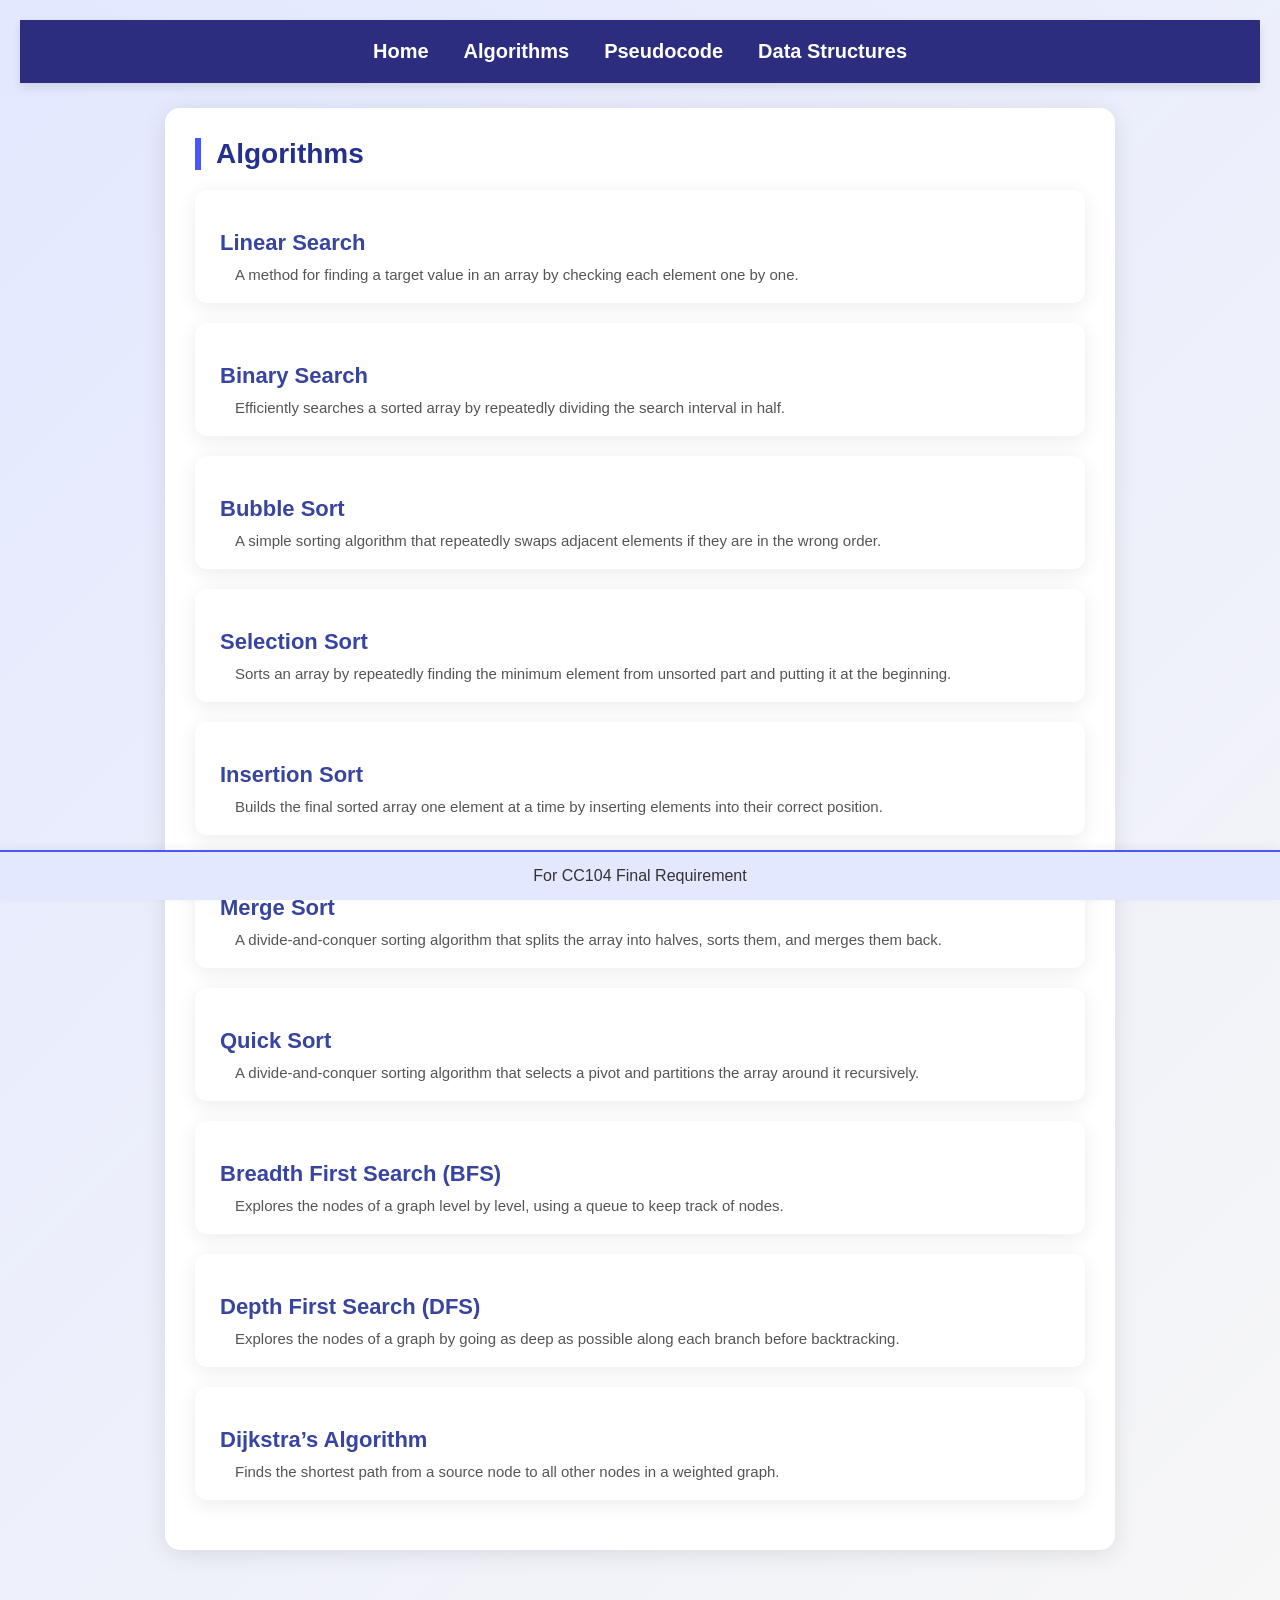
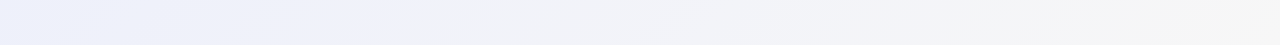
==== algorithms.html @ 8936e89b "Add files via upload" ====
<!DOCTYPE html>
<html lang="en">
<head>
    <meta charset="UTF-8">
    <title>Algorithms</title>
    <link rel="stylesheet" href="style.css">
</head>
<body>

<nav class="navbar">
    <ul>
        <li><a href="index.html">Home</a></li>
        <li><a href="algorithms.html">Algorithms</a></li>
        <li><a href="pseudocode.html">Pseudocode</a></li>
        <li><a href="datastructures.html">Data Structures</a></li>
    </ul>
</nav>

<div class="section">
    <h2>Algorithms</h2>

    <div class="algorithm-card">
        <h3>Linear Search</h3>
        <div class="algorithm-definition">A method for finding a target value in an array by checking each element one by one.</div>
    </div>

    <div class="algorithm-card">
        <h3>Binary Search</h3>
        <div class="algorithm-definition">Efficiently searches a sorted array by repeatedly dividing the search interval in half.</div>
    </div>

    <div class="algorithm-card">
        <h3>Bubble Sort</h3>
        <div class="algorithm-definition">A simple sorting algorithm that repeatedly swaps adjacent elements if they are in the wrong order.</div>
    </div>

    <div class="algorithm-card">
        <h3>Selection Sort</h3>
        <div class="algorithm-definition">Sorts an array by repeatedly finding the minimum element from unsorted part and putting it at the beginning.</div>
    </div>

    <div class="algorithm-card">
        <h3>Insertion Sort</h3>
        <div class="algorithm-definition">Builds the final sorted array one element at a time by inserting elements into their correct position.</div>
    </div>

    <div class="algorithm-card">
        <h3>Merge Sort</h3>
        <div class="algorithm-definition">A divide-and-conquer sorting algorithm that splits the array into halves, sorts them, and merges them back.</div>
    </div>

    <div class="algorithm-card">
        <h3>Quick Sort</h3>
        <div class="algorithm-definition">A divide-and-conquer sorting algorithm that selects a pivot and partitions the array around it recursively.</div>
    </div>

    <div class="algorithm-card">
        <h3>Breadth First Search (BFS)</h3>
        <div class="algorithm-definition">Explores the nodes of a graph level by level, using a queue to keep track of nodes.</div>
    </div>

    <div class="algorithm-card">
        <h3>Depth First Search (DFS)</h3>
        <div class="algorithm-definition">Explores the nodes of a graph by going as deep as possible along each branch before backtracking.</div>
    </div>

    <div class="algorithm-card">
        <h3>Dijkstra’s Algorithm</h3>
        <div class="algorithm-definition">Finds the shortest path from a source node to all other nodes in a weighted graph.</div>
    </div>

</div>

<footer>
    <div>For CC104 Final Requirement</div>
</footer>

</body>
</html>
---- style.css ----
* {
    margin: 0;
    padding: 0;
    box-sizing: border-box;
}
body {
    font-family: "Segoe UI", Arial, sans-serif;
    background: linear-gradient(135deg, #e3e8ff, #f7f7f7);
    padding: 20px;
    color: #333;
    padding-bottom: 70px; 
}

.navbar {
    background-color: #2d2d7f;
    padding: 20px 0; 
    box-shadow: 0 4px 10px rgba(0,0,0,0.1);
    position: sticky; 
    top: 0;
    z-index: 1000; 
}
.navbar ul {
    list-style: none;
    display: flex;
    justify-content: center;
    gap: 35px; 
}
.navbar ul li a {
    text-decoration: none;
    color: white;
    font-weight: bold;
    font-size: 20px; /
    transition: 0.3s;
}
.navbar ul li a:hover {
    color: #00ff95;
}

.header {
    text-align: center;
    margin: 40px 0;
    width: 100%;
    position: sticky; 
    top: 70px; 
    background: linear-gradient(135deg, #e3e8ff, #f7f7f7);
    z-index: 900;
    padding: 20px 0;
}
.header h1 {
    font-size: 48px; 
    color: #2d2d7f;
    font-weight: 800;
    text-shadow: 1px 1px 3px #bbb;
}
.header p {
    margin-top: 12px;
    color: #3744a0;
    font-size: 20px;
}


.section {
    background: white;
    padding: 30px;
    margin: 25px auto;
    width: 90%;
    max-width: 950px;
    border-radius: 15px;
    box-shadow: 0 4px 25px rgba(0,0,0,0.1);
    transition: transform 0.25s ease, box-shadow 0.25s ease;
}
.section:hover {
    transform: translateY(-5px);
    box-shadow: 0 10px 35px rgba(0,0,0,0.15);
}

h2 {
    margin-bottom: 15px;
    color: #24308e;
    border-left: 6px solid #4a57ff;
    padding-left: 15px;
    font-size: 28px;
}
h3 {
    margin-top: 20px;
    color: #3744a0;
}
h4 {
    margin-top: 15px;
    color: #4a57ff;
}

ol li {
    margin: 12px 6px;
    font-size: 17px;
}
.algorithm-definition {
    margin-top: 5px;
    font-size: 15px;
    color: #555;
    padding-left: 20px;
}
pre {
    background: #0d0d0d;
    color: #00ff95;
    padding: 20px;
    border-radius: 12px;
    font-size: 15px;
    overflow-x: auto;
    margin-top: 12px;
    border: 1px solid #333;
}


.algorithm-card {
    background: #ffffff;
    padding: 20px 25px;
    margin: 20px 0;
    border-radius: 12px;
    box-shadow: 0 4px 20px rgba(0,0,0,0.08);
    transition: transform 0.25s ease, box-shadow 0.25s ease;
}
.algorithm-card:hover {
    transform: translateY(-5px);
    box-shadow: 0 10px 35px rgba(0,0,0,0.12);
}
.algorithm-card h3 {
    color: #3744a0;
    font-size: 22px;
    margin-bottom: 10px;
}
.algorithm-card .algorithm-definition {
    font-size: 15px;
    color: #555;
    padding-left: 15px;
}
.algorithm-card pre {
    background: #0d0d0d;
    color: #00ff95;
    padding: 15px;
    border-radius: 10px;
    font-size: 14px;
    overflow-x: auto;
    margin-top: 10px;
    border: 1px solid #333;
}

footer {
    position: fixed; 
    bottom: 0;
    left: 0;
    width: 100%;
    background: #e3e8ff;
    border-top: 2px solid #4a57ff;
    text-align: center;
    padding: 15px 0;
    color: #333;
    font-size: 16px;
    box-shadow: 0 -2px 10px rgba(0,0,0,0.05);
}

.group-members {
    background: #f0f4ff;
    padding: 25px;
    margin: 25px auto;
    width: 90%;
    max-width: 950px;
    border-radius: 15px;
    box-shadow: 0 4px 20px rgba(0,0,0,0.08);
    text-align: center;
}
.group-members h2 {
    border-left: 6px solid #2d2d7f;
    padding-left: 12px;
    color: #2d2d7f;
    font-size: 28px;
    margin-bottom: 25px;
}
.member-box {
    display: inline-block;
    background: #ffffff;
    color: #1a237e;
    padding: 15px 20px;
    margin: 10px;
    border-radius: 12px;
    box-shadow: 0 4px 15px rgba(0,0,0,0.08);
    font-weight: bold;
    min-width: 180px;
    transition: transform 0.2s ease, box-shadow 0.2s ease;
}
.member-box:hover {
    transform: translateY(-5px);
    box-shadow: 0 8px 25px rgba(0,0,0,0.15);
}
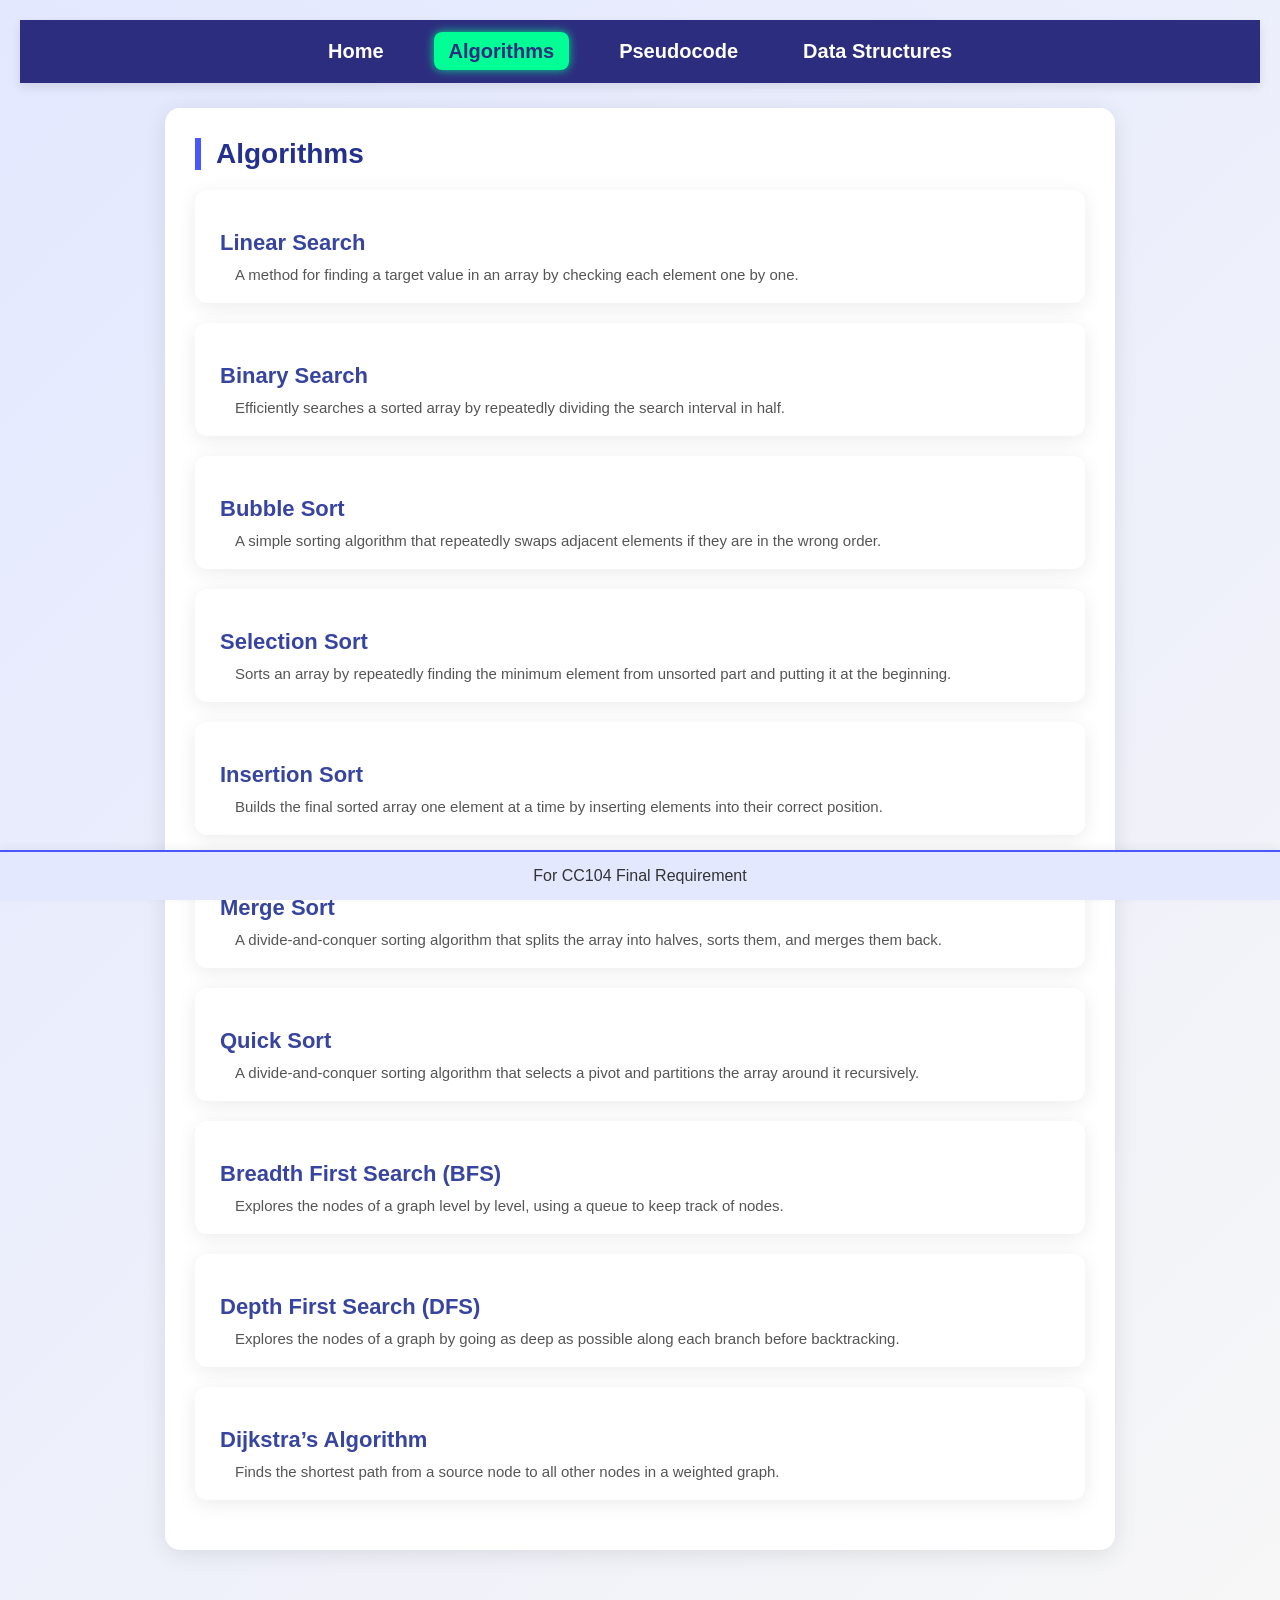
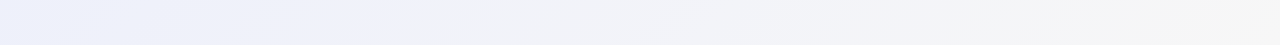
==== commit 86d21a16: "Update algorithms.html" ====
--- a/algorithms.html
+++ b/algorithms.html
@@ -10,7 +10,7 @@
 <nav class="navbar">
     <ul>
         <li><a href="index.html">Home</a></li>
-        <li><a href="algorithms.html">Algorithms</a></li>
+        <li><a href="algorithms.html" class="active">Algorithms</a></li>
         <li><a href="pseudocode.html">Pseudocode</a></li>
         <li><a href="datastructures.html">Data Structures</a></li>
     </ul>
@@ -77,3 +77,4 @@
 
 </body>
 </html>
+
--- a/style.css
+++ b/style.css
@@ -29,11 +29,21 @@
     text-decoration: none;
     color: white;
     font-weight: bold;
-    font-size: 20px; /
+    font-size: 20px;
     transition: 0.3s;
+    padding: 8px 15px; 
+    border-radius: 8px; 
 }
 .navbar ul li a:hover {
     color: #00ff95;
+    background-color: rgba(255, 255, 255, 0.1); 
+}
+
+.navbar ul li a.active {
+    color: #2d2d7f; 
+    background-color: #00ff95; 
+    box-shadow: 0 0 10px rgba(0, 255, 149, 0.8); 
+    pointer-events: none; 
 }
 
 .header {
@@ -57,7 +67,6 @@
     color: #3744a0;
     font-size: 20px;
 }
-
 
 .section {
     background: white;
@@ -192,3 +201,4 @@
     transform: translateY(-5px);
     box-shadow: 0 8px 25px rgba(0,0,0,0.15);
 }
+
